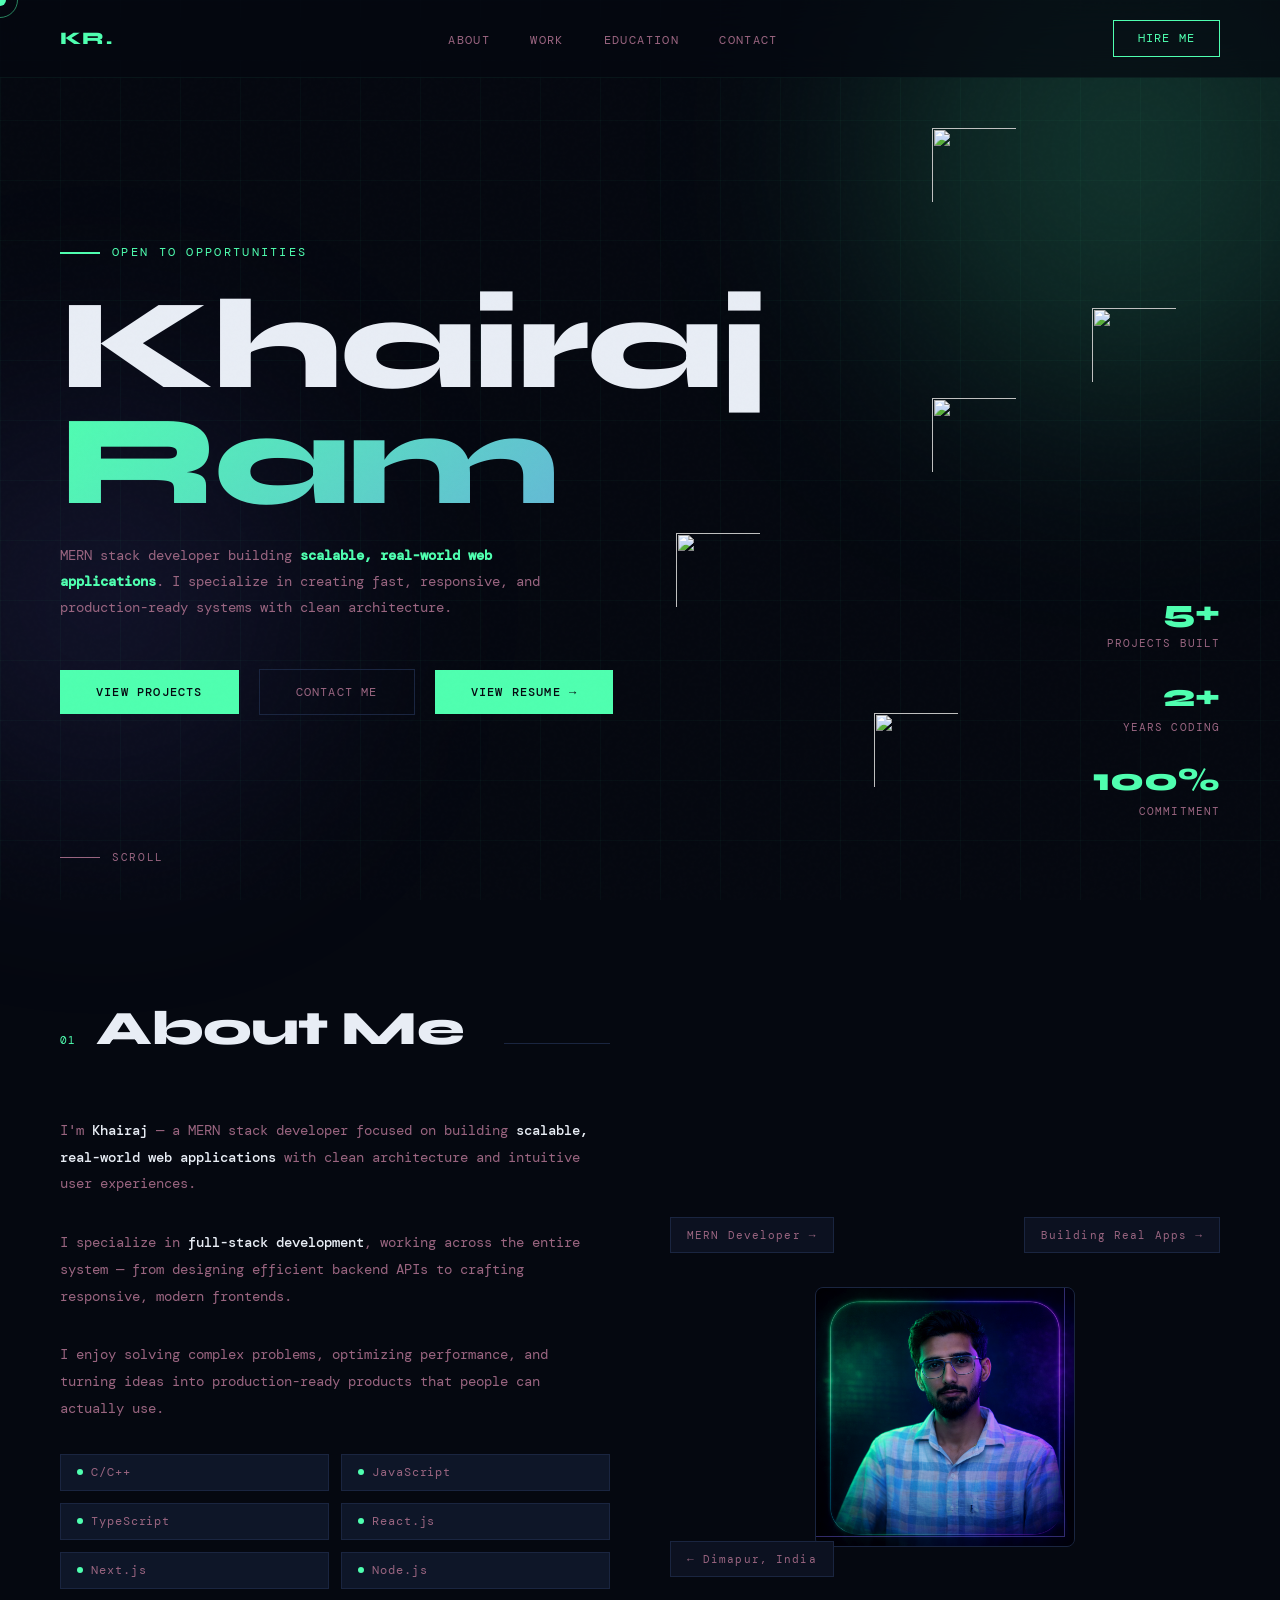
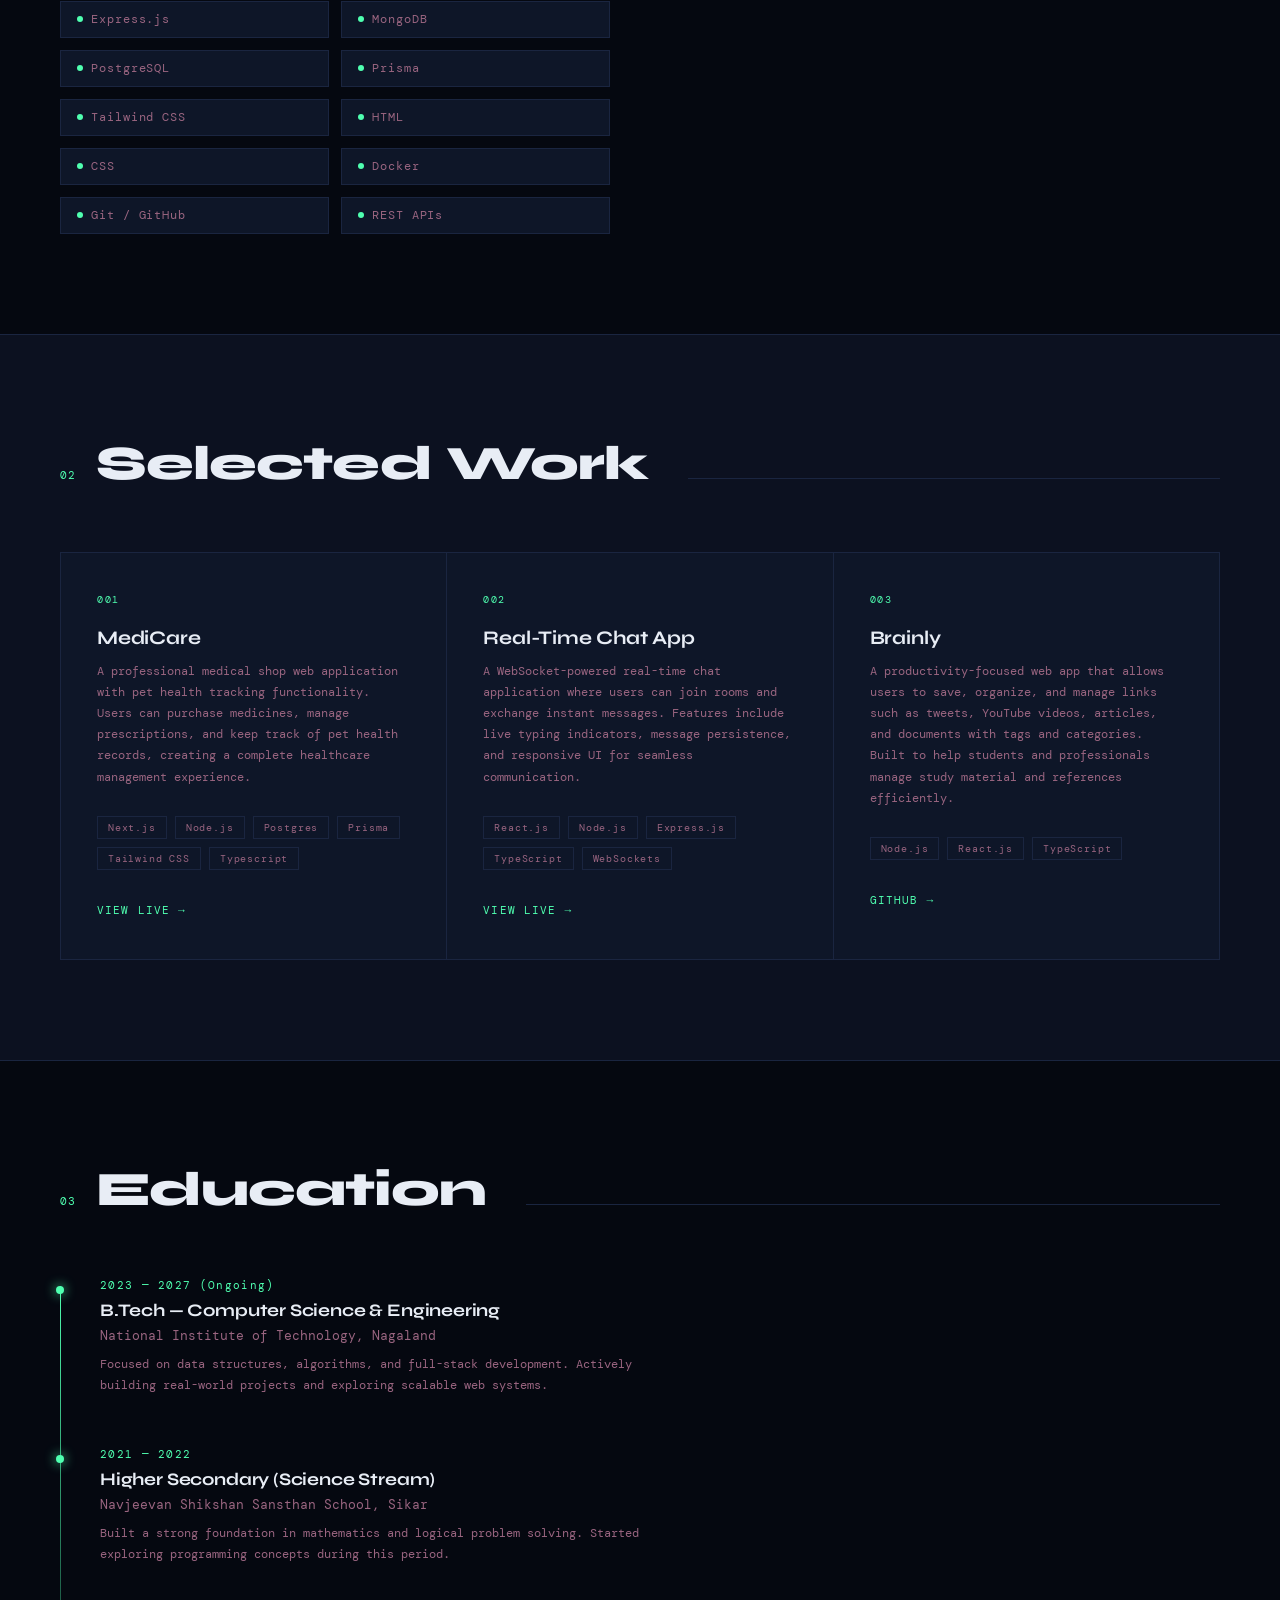
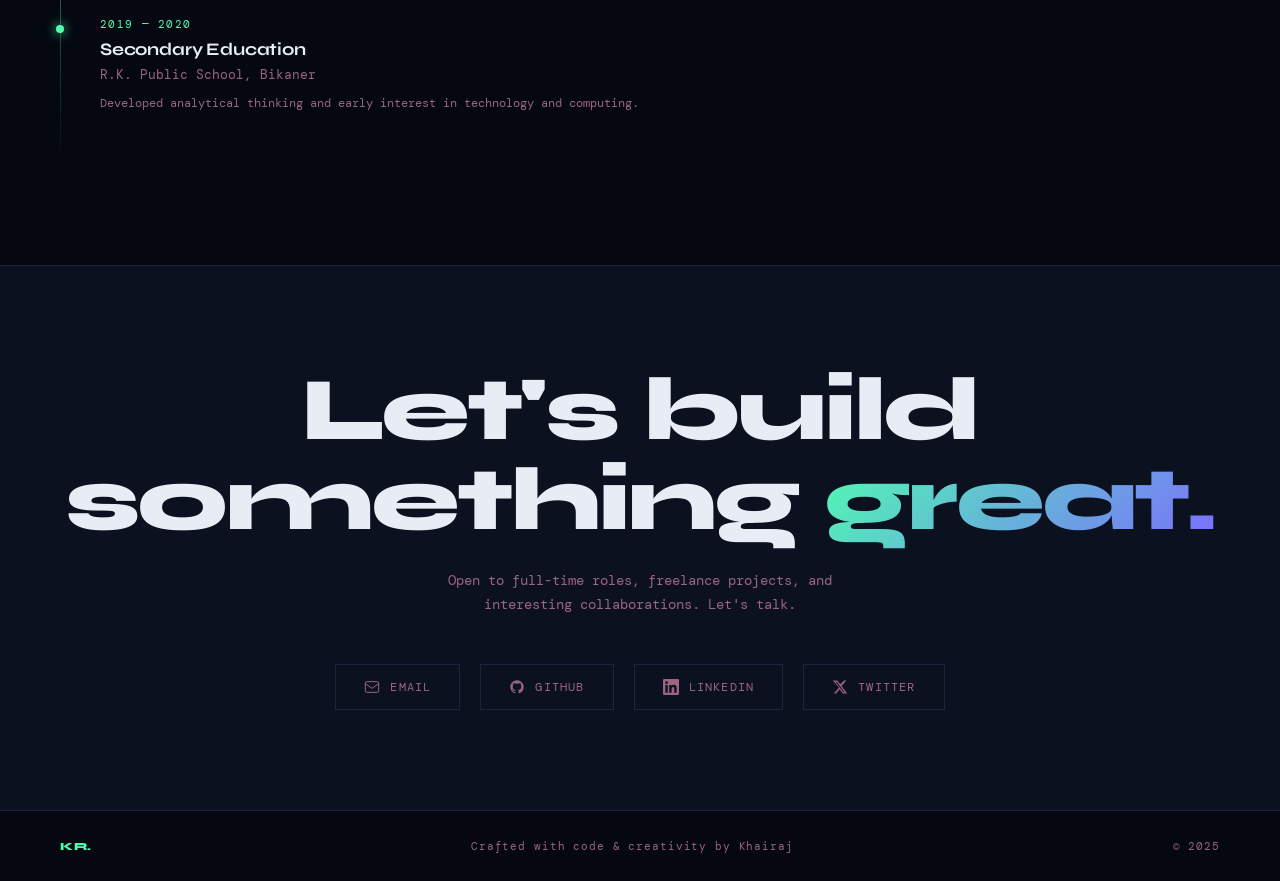
==== index.html @ c2a959e8 "first commit" ====
<!DOCTYPE html>
<html lang="en">
<head>
<meta charset="UTF-8">
<meta name="viewport" content="width=device-width, initial-scale=1.0">
<meta name="description" content="Khairaj Ram is a MERN Stack Developer building scalable web applications, real-time apps, and AI-powered projects.">
<title>Khairaj | MERN Stack Developer | Portfolio</title>
<link rel="preconnect" href="https://fonts.googleapis.com">
<link href="https://fonts.googleapis.com/css2?family=Syne:wght@400;600;700;800&family=DM+Mono:wght@300;400;500&display=swap" rel="stylesheet">

<link rel="stylesheet" href="css/style.css">
<link rel="icon" type="image/png" sizes="32x32" href="assets/favicon.png">
<link rel="icon" type="image/png" sizes="16x16" href="assets/favicon.png">
<link rel="icon" type="image/png" href="assets/favicon.png">


</head>
<body>

<div class="cursor" id="cursor"></div>
<div class="cursor-ring" id="cursorRing"></div>

<div class="orb orb-1"></div>
<div class="orb orb-2"></div>

<!-- NAV -->
<nav>
  <div class="nav-logo">KR.</div>
  <ul class="nav-links">
    <li><a href="#about">About</a></li>
    <li><a href="#projects">Work</a></li>
    <li><a href="#education">Education</a></li>
    <li><a href="#contact">Contact</a></li>
  </ul>
  <a href="#contact" class="nav-cta">Hire me</a>
</nav>

<!-- HERO -->
<section id="hero">
  <div class="hero-eyebrow">Open to opportunities</div>

  <h1 class="hero-name">
    Khairaj<br>
    <span>Ram</span>
  </h1>

  <p class="hero-desc">
    MERN stack developer building <strong>scalable, real-world web applications</strong>.
    I specialize in creating fast, responsive, and production-ready systems with clean architecture.
  </p>

  <div class="hero-actions">
    <a href="#projects" class="btn-primary">View Projects</a>
    <a href="#contact" class="btn-ghost">Contact Me</a>
    <a href="./assets/Khairaj Student CV Resume_copy.pdf" class="btn-primary" target="_blank">View Resume →</a>
  </div>

  <div class="tech-stack">
    <img class="tech t1" src="https://cdn.jsdelivr.net/gh/devicons/devicon/icons/javascript/javascript-original.svg">
    <img class="tech t2" src="https://cdn.jsdelivr.net/gh/devicons/devicon/icons/react/react-original.svg">
    <img class="tech t3" src="https://cdn.jsdelivr.net/gh/devicons/devicon/icons/nextjs/nextjs-original.svg">
    <img class="tech t4" src="https://cdn.jsdelivr.net/gh/devicons/devicon/icons/nodejs/nodejs-original.svg">
    <img class="tech t5" src="https://cdn.jsdelivr.net/gh/devicons/devicon/icons/mongodb/mongodb-original.svg">
  </div>

  <div class="hero-stats">
    <div class="stat">
      <span class="stat-num">5+</span>
      <span class="stat-label">Projects Built</span>
    </div>

    <div class="stat">
      <span class="stat-num">2+</span>
      <span class="stat-label">Years Coding</span>
    </div>

    <div class="stat">
      <span class="stat-num">100%</span>
      <span class="stat-label">Commitment</span>
    </div>
  </div>

  <div class="scroll-hint">
    <div class="scroll-line"></div>
    <span>Scroll</span>
  </div>
</section>

<!-- ABOUT -->
<section id="about">
  <div class="about-content">
    <div class="section-header">
      <span class="section-num">01</span>
      <h2 class="section-title">About Me</h2>
      <div class="section-line"></div>
    </div>

    <p class="about-text reveal">
      I'm <strong>Khairaj</strong> — a MERN stack developer focused on building
      <strong>scalable, real-world web applications</strong> with clean architecture and intuitive user experiences.
    </p>

    <p class="about-text reveal">
      I specialize in <strong>full-stack development</strong>, working across the entire system —
      from designing efficient backend APIs to crafting responsive, modern frontends.
    </p>

    <p class="about-text reveal">
      I enjoy solving complex problems, optimizing performance, and turning ideas into
      production-ready products that people can actually use.
    </p>

    <div class="skills-grid reveal">
      <div class="skill-tag">C/C++</div>
      <div class="skill-tag">JavaScript</div>
      <div class="skill-tag">TypeScript</div>

      <div class="skill-tag">React.js</div>
      <div class="skill-tag">Next.js</div>
      <div class="skill-tag">Node.js</div>
      <div class="skill-tag">Express.js</div>

      <div class="skill-tag">MongoDB</div>
      <div class="skill-tag">PostgreSQL</div>
      <div class="skill-tag">Prisma</div>

      <div class="skill-tag">Tailwind CSS</div>
      <div class="skill-tag">HTML</div>
      <div class="skill-tag">CSS</div>

      <div class="skill-tag">Docker</div>
      <div class="skill-tag">Git / GitHub</div>
      <div class="skill-tag">REST APIs</div>
    </div>
  </div>

  <div class="about-visual">
    <div class="profile-frame">
      <img src="assets/image.png" class="profile-img" />
    </div>

    <div class="float-badge badge-1">MERN Developer →</div>
    <div class="float-badge badge-2">← Dimapur, India</div>
    <div class="float-badge badge-3">Building Real Apps →</div>
  </div>
</section>

<!-- PROJECTS -->
<section id="projects">
  <div class="section-header reveal">
    <span class="section-num">02</span>
    <h2 class="section-title">Selected Work</h2>
    <div class="section-line"></div>
  </div>

  <div class="projects-grid">
    <div class="project-card reveal">
      <span class="project-num">001</span>
      <h3 class="project-title">MediCare</h3>
      <p class="project-desc">A professional medical shop web application with pet health tracking functionality. Users can purchase medicines, manage prescriptions, and keep track of pet health records, creating a complete healthcare management experience.</p>
      <div class="project-tags">
        <span class="tag">Next.js</span>
        <span class="tag">Node.js</span>
        <span class="tag">Postgres</span>
        <span class="tag">Prisma</span>
        <span class="tag">Tailwind CSS</span>
        <span class="tag">Typescript</span>
      </div>
      <a href="https://karnimedical.khairaj.tech/" target="_blank" class="project-link">
        View Live <span>→</span>
      </a>
    </div>

    <div class="project-card reveal">
      <span class="project-num">002</span>
      <h3 class="project-title">Real-Time Chat App</h3>
      <p class="project-desc">A WebSocket-powered real-time chat application where users can join rooms and exchange instant messages. Features include live typing indicators, message persistence, and responsive UI for seamless communication.</p>
      <div class="project-tags">
        <span class="tag">React.js</span>
        <span class="tag">Node.js</span>
        <span class="tag">Express.js</span>
        <span class="tag">TypeScript</span>
        <span class="tag">WebSockets</span>
      </div>
      <a href="https://chat-app.khairaj.tech/" target="_blank" class="project-link">
        View Live <span>→</span>
      </a>
    </div>

    <div class="project-card reveal">
      <span class="project-num">003</span>
      <h3 class="project-title">Brainly</h3>
      <p class="project-desc">A productivity-focused web app that allows users to save, organize, and manage links such as tweets, YouTube videos, articles, and documents with tags and categories. Built to help students and professionals manage study material and references efficiently.</p>
      <div class="project-tags">
        <span class="tag">Node.js</span>
        <span class="tag">React.js</span>
        <span class="tag">TypeScript</span>
      </div>
      <a href="https://github.com/khairajram/Brainly" target="_blank" class="project-link">
        GitHub <span>→</span>
      </a>
    </div>
  </div>
</section>

<!-- EDUCATION -->
<section id="education">
  <div class="section-header reveal">
    <span class="section-num">03</span>
    <h2 class="section-title">Education</h2>
    <div class="section-line"></div>
  </div>

  <div class="timeline">

    <!-- College -->
    <div class="timeline-item">
      <div class="edu-year">2023 — 2027 (Ongoing)</div>
      <div class="edu-degree">B.Tech — Computer Science & Engineering</div>
      <div class="edu-school">National Institute of Technology, Nagaland</div>
      <p class="edu-desc">
        Focused on data structures, algorithms, and full-stack development.
        Actively building real-world projects and exploring scalable web systems.
      </p>
    </div>

    <!-- Class 12 -->
    <div class="timeline-item">
      <div class="edu-year">2021 — 2022</div>
      <div class="edu-degree">Higher Secondary (Science Stream)</div>
      <div class="edu-school">Navjeevan Shikshan Sansthan School, Sikar</div>
      <p class="edu-desc">
        Built a strong foundation in mathematics and logical problem solving.
        Started exploring programming concepts during this period.
      </p>
    </div>

    <!-- Class 10 -->
    <div class="timeline-item">
      <div class="edu-year">2019 — 2020</div>
      <div class="edu-degree">Secondary Education</div>
      <div class="edu-school">R.K. Public School, Bikaner</div>
      <p class="edu-desc">
        Developed analytical thinking and early interest in technology and computing.
      </p>
    </div>

  </div>
</section>

<!-- CONTACT -->
<section id="contact">
  <h2 class="contact-headline reveal">Let's build<br>something <span>great.</span></h2>
  <p class="contact-sub reveal">Open to full-time roles, freelance projects, and interesting collaborations. Let's talk.</p>
  <div class="contact-links reveal">
    <a href="khairajramtard@gmail.com" class="contact-link">
      <svg viewBox="0 0 24 24" fill="none" stroke="currentColor" stroke-width="1.5"><rect x="2" y="4" width="20" height="16" rx="2"/><path d="m2 7 10 7 10-7"/></svg>
      Email
    </a>
    <a href="https://github.com/khairajram" target="_blank" class="contact-link">
      <svg viewBox="0 0 24 24" fill="currentColor"><path d="M12 2C6.477 2 2 6.484 2 12.017c0 4.425 2.865 8.18 6.839 9.504.5.092.682-.217.682-.483 0-.237-.008-.868-.013-1.703-2.782.605-3.369-1.343-3.369-1.343-.454-1.158-1.11-1.466-1.11-1.466-.908-.62.069-.608.069-.608 1.003.07 1.531 1.032 1.531 1.032.892 1.53 2.341 1.088 2.91.832.092-.647.35-1.088.636-1.338-2.22-.253-4.555-1.113-4.555-4.951 0-1.093.39-1.988 1.029-2.688-.103-.253-.446-1.272.098-2.65 0 0 .84-.27 2.75 1.026A9.564 9.564 0 0 1 12 6.844a9.59 9.59 0 0 1 2.504.337c1.909-1.296 2.747-1.027 2.747-1.027.546 1.379.202 2.398.1 2.651.64.7 1.028 1.595 1.028 2.688 0 3.848-2.339 4.695-4.566 4.943.359.309.678.92.678 1.855 0 1.338-.012 2.419-.012 2.747 0 .268.18.58.688.482A10.02 10.02 0 0 0 22 12.017C22 6.484 17.522 2 12 2z"/></svg>
      GitHub
    </a>
    <a href="https://linkedin.com/in/khairaj-ram" target="_blank" class="contact-link">
      <svg viewBox="0 0 24 24" fill="currentColor"><path d="M20.447 20.452h-3.554v-5.569c0-1.328-.027-3.037-1.852-3.037-1.853 0-2.136 1.445-2.136 2.939v5.667H9.351V9h3.414v1.561h.046c.477-.9 1.637-1.85 3.37-1.85 3.601 0 4.267 2.37 4.267 5.455v6.286zM5.337 7.433a2.062 2.062 0 0 1-2.063-2.065 2.064 2.064 0 1 1 2.063 2.065zm1.782 13.019H3.555V9h3.564v11.452zM22.225 0H1.771C.792 0 0 .774 0 1.729v20.542C0 23.227.792 24 1.771 24h20.451C23.2 24 24 23.227 24 22.271V1.729C24 .774 23.2 0 22.222 0h.003z"/></svg>
      LinkedIn
    </a>
    <a href="https://x.com/Khairaj_07" target="_blank" class="contact-link">
      <svg viewBox="0 0 24 24" fill="currentColor"><path d="M18.244 2.25h3.308l-7.227 8.26 8.502 11.24H16.17l-4.714-6.231-5.401 6.231H2.744l7.737-8.835L1.254 2.25H8.08l4.259 5.631zm-1.161 17.52h1.833L7.084 4.126H5.117z"/></svg>
      Twitter
    </a>
  </div>
</section>

<!-- FOOTER -->
<footer>
  <span class="footer-logo">KR.</span>
  <span>Crafted with code & creativity by Khairaj</span>
  <span>© 2025</span>
</footer>

<script src="js/index.js"></script>

</body>
</html>
---- css/style.css ----
*, *::before, *::after { margin: 0; padding: 0; box-sizing: border-box; }

  :root {
    --bg: #050810;
    --surface: #0c1120;
    --border: #1a2540;
    --accent: #4fffb0;
    --accent2: #7b6cff;
    --text: #e8edf5;
    --muted: #9a6580;
    --card: #0e1628;
  }

  html { scroll-behavior: smooth; }

  body {
    font-family: 'DM Mono', monospace;
    background: var(--bg);
    color: var(--text);
    overflow-x: hidden;
    cursor: none;
  }

  /* Custom cursor */
  .cursor {
    position: fixed;
    width: 12px; height: 12px;
    background: var(--accent);
    border-radius: 50%;
    pointer-events:none;
    z-index: 9999;
    transform: translate(-50%, -50%);
    transition: transform 0.1s, width 0.2s, height 0.2s, background 0.2s;
    mix-blend-mode: screen;
  }
  .cursor-ring {
    position: fixed;
    width: 36px; height: 36px;
    border: 1.5px solid var(--accent);
    border-radius: 50%;
    pointer-events: none;
    z-index: 9998;
    transform: translate(-50%, -50%);
    transition: all 0.15s ease;
    opacity: 0.5;
  }
  body:hover .cursor { opacity: 1; }

  /* Noise overlay */
  body::before {
    content: '';
    position: fixed;
    inset: 0;
    background-image: url("data:image/svg+xml,%3Csvg viewBox='0 0 256 256' xmlns='http://www.w3.org/2000/svg'%3E%3Cfilter id='noise'%3E%3CfeTurbulence type='fractalNoise' baseFrequency='0.9' numOctaves='4' stitchTiles='stitch'/%3E%3C/filter%3E%3Crect width='100%25' height='100%25' filter='url(%23noise)' opacity='0.04'/%3E%3C/svg%3E");
    pointer-events: none;
    z-index: 100;
    opacity: 0.3;
  }

  /* Grid background */
  body::after {
    content: '';
    position: fixed;
    inset: 0;
    background-image:
      linear-gradient(rgba(74, 255, 176, 0.03) 1px, transparent 1px),
      linear-gradient(90deg, rgba(74, 255, 176, 0.03) 1px, transparent 1px);
    background-size: 60px 60px;
    pointer-events: none;
    z-index: 0;
  }

  /* Glowing orbs */
  .orb {
    position: fixed;
    border-radius: 50%;
    filter: blur(120px);
    pointer-events: none;
    z-index: 0;
    animation: orbFloat 8s ease-in-out infinite;
  }
  .orb-1 { width: 500px; height: 500px; background: rgba(74, 255, 176, 0.18); top: -100px; right: -100px; animation-delay: 0s; }
  .orb-2 { width: 400px; height: 400px; background: rgba(123, 108, 255, 0.12); bottom: 100px; left: -100px; animation-delay: 3s; }

  @keyframes orbFloat {
    0%, 100% { transform: translate(0, 0) scale(1); }
    50% { transform: translate(20px, -20px) scale(1.05); }
  }

  /* NAV */
  nav {
    position: fixed;
    top: 0; left: 0; right: 0;
    z-index: 1000;
    display: flex;
    justify-content: space-between;
    align-items: center;
    padding: 20px 60px;
    backdrop-filter: blur(20px);
    border-bottom: 1px solid rgba(74, 255, 176, 0.06);
    background: rgba(5, 8, 16, 0.7);
  }
  .nav-logo {
    font-family: 'Syne', sans-serif;
    font-weight: 800;
    font-size: 1.1rem;
    letter-spacing: 0.08em;
    color: var(--accent);
  }
  .nav-links {
    display: flex;
    gap: 40px;
    list-style: none;
  }
  .nav-links a {
    color: var(--muted);
    text-decoration: none;
    font-size: 0.72rem;
    letter-spacing: 0.12em;
    text-transform: uppercase;
    transition: color 0.2s;
    position: relative;
  }
  .nav-links a::after {
    content: '';
    position: absolute;
    bottom: -4px; left: 0;
    width: 0; height: 1px;
    background: var(--accent);
    transition: width 0.25s;
  }
  .nav-links a:hover { color: var(--accent); }
  .nav-links a:hover::after { width: 100%; }
  .nav-cta {
    font-size: 0.72rem;
    letter-spacing: 0.1em;
    text-transform: uppercase;
    padding: 10px 24px;
    border: 1px solid var(--accent);
    color: var(--accent);
    background: transparent;
    text-decoration: none;
    transition: all 0.2s;
  }
  .nav-cta:hover { background: var(--accent); color: var(--bg); }

  /* HERO */
  #hero {
    min-height: 100vh;
    display: flex;
    flex-direction: column;
    justify-content: center;
    padding: 120px 60px 60px;
    position: relative;
    z-index: 1;
  }
  .hero-eyebrow {
    font-size: 0.72rem;
    letter-spacing: 0.2em;
    text-transform: uppercase;
    color: var(--accent);
    margin-bottom: 28px;
    display: flex;
    align-items: center;
    gap: 12px;
    opacity: 0;
    animation: fadeUp 0.7s ease forwards 0.2s;
  }
  .hero-eyebrow::before {
    content: '';
    display: block;
    width: 40px; height: 2px;
    background: var(--accent);
  }
  .hero-name {
    font-family: 'Syne', sans-serif;
    font-weight: 800;
    font-size: clamp(4rem, 10vw, 9rem);
    line-height: 0.9;
    letter-spacing: -0.02em;
    margin-bottom: 24px;
    opacity: 0;
    animation: fadeUp 0.8s ease forwards 0.35s;
  }
  .hero-name span {
    display: block;
    background: linear-gradient(135deg, var(--accent), var(--accent2));
    -webkit-background-clip: text;
    -webkit-text-fill-color: transparent;
    background-clip: text;
  }
  .hero-desc {
    max-width: 540px;
    color: var(--muted);
    font-size: 0.9rem;
    line-height: 1.8;
    margin-bottom: 48px;
    opacity: 0;
    animation: fadeUp 0.8s ease forwards 0.5s;
  }
  .hero-actions {
    display: flex;
    gap: 20px;
    align-items: center;
    opacity: 0;
    animation: fadeUp 0.8s ease forwards 0.65s;
  }
  .btn-primary {
    font-family: 'DM Mono', monospace;
    font-size: 0.75rem;
    letter-spacing: 0.1em;
    text-transform: uppercase;
    padding: 14px 36px;
    background: var(--accent);
    color: var(--bg);
    border: none;
    cursor: none;
    text-decoration: none;
    font-weight: 500;
    transition: all 0.2s;
  }
  .btn-primary:hover { background: #3de89e; transform: translateY(-2px); }
  .btn-ghost {
    font-family: 'DM Mono', monospace;
    font-size: 0.75rem;
    letter-spacing: 0.1em;
    text-transform: uppercase;
    padding: 14px 36px;
    border: 1px solid var(--border);
    color: var(--muted);
    background: transparent;
    text-decoration: none;
    transition: all 0.2s;
  }
  .btn-ghost:hover { border-color: var(--accent); color: var(--accent); }

  .hero-stats {
    position: absolute;
    right: 60px;
    bottom: 80px;
    display: flex;
    flex-direction: column;
    gap: 24px;
    opacity: 0;
    animation: fadeUp 0.8s ease forwards 0.8s;
  }
  .stat {
    text-align: right;
  }
  .stat-num {
    font-family: 'Syne', sans-serif;
    font-size: 2rem;
    font-weight: 800;
    color: var(--accent);
    display: block;
  }
  .stat-label {
    font-size: 0.68rem;
    letter-spacing: 0.1em;
    text-transform: uppercase;
    color: var(--muted);
  }

  /* SCROLL INDICATOR */
  .scroll-hint {
    position: absolute;
    bottom: 36px;
    left: 60px;
    display: flex;
    align-items: center;
    gap: 12px;
    color: var(--muted);
    font-size: 0.68rem;
    letter-spacing: 0.15em;
    text-transform: uppercase;
    opacity: 0;
    animation: fadeUp 0.8s ease forwards 1s;
  }
  .scroll-line {
    width: 40px;
    height: 1px;
    background: var(--muted);
    position: relative;
    overflow: hidden;
  }
  .scroll-line::after {
    content: '';
    position: absolute;
    top: 0; left: -100%;
    width: 100%;
    height: 100%;
    background: var(--accent);
    animation: scrollLine 2s ease-in-out infinite;
  }
  @keyframes scrollLine {
    0% { left: -100%; }
    100% { left: 100%; }
  }

  /* SECTION BASE */
  section {
    padding: 100px 60px;
    position: relative;
    z-index: 1;
  }
  .section-header {
    display: flex;
    align-items: baseline;
    gap: 20px;
    margin-bottom: 60px;
  }
  .section-num {
    font-size: 0.7rem;
    color: var(--accent);
    letter-spacing: 0.1em;
  }
  .section-title {
    font-family: 'Syne', sans-serif;
    font-weight: 800;
    font-size: clamp(1.8rem, 4vw, 3rem);
    letter-spacing: -0.02em;
  }
  .section-line {
    flex: 1;
    height: 1px;
    background: var(--border);
    margin-left: 20px;
  }

  /* ABOUT */
  #about {
    display: grid;
    grid-template-columns: 1fr 1fr;
    gap: 60px;
    align-items: center;
  }
  .about-content {}
  .about-text {
    color: var(--muted);
    font-size: 0.88rem;
    line-height: 1.9;
    margin-bottom: 32px;
  }
  .about-text strong { color: var(--text); font-weight: 500; }

  .skills-grid {
    display: grid;
    grid-template-columns: repeat(2, 1fr);
    gap: 12px;
  }
  .skill-tag {
    padding: 10px 16px;
    border: 1px solid var(--border);
    font-size: 0.72rem;
    letter-spacing: 0.08em;
    color: var(--muted);
    background: var(--card);
    display: flex;
    align-items: center;
    gap: 8px;
    transition: all 0.2s;
  }
  .skill-tag::before {
    content: '';
    width: 6px; height: 6px;
    background: var(--accent);
    border-radius: 50%;
    flex-shrink: 0;
  }
  .skill-tag:hover { border-color: var(--accent); color: var(--text); transform: translateX(4px); }

  .about-visual {
    position: relative;
    height: 400px;
    display: flex;
    align-items: center;
    justify-content: center;
  }
  .profile-frame {
    width: 260px; height: 260px;
    border: 1px solid var(--border);
    position: relative;
    display: flex;
    align-items: center;
    justify-content: center;
    background: var(--card);
  }
  .profile-frame::before {
    content: '';
    position: absolute;
    inset: -1px;
    border: 1px solid var(--accent);
    transform: translate(10px, 10px);
    pointer-events: none;
  }
  .profile-frame::after {
    content: '';
    position: absolute;
    inset: -1px;
    border: 1px solid var(--accent2);
    transform: translate(-10px, -10px);
    opacity: 0.4;
    pointer-events: none;
  }
  .profile-initials {
    font-family: 'Syne', sans-serif;
    font-size: 5rem;
    font-weight: 800;
    color: var(--accent);
    opacity: 0.3;
    letter-spacing: -0.04em;
  }
  .float-badge {
    position: absolute;
    padding: 10px 16px;
    background: var(--surface);
    border: 1px solid var(--border);
    font-size: 0.7rem;
    letter-spacing: 0.1em;
    color: var(--muted);
  }
  .badge-1 { top: 0px; left: 0; animation: floatBadge 4s ease-in-out infinite; }
  .badge-2 { bottom: 40px; left: 0; animation: floatBadge 4s ease-in-out infinite 2s; }
  .badge-3 { top: 0px; right: 0; animation: floatBadge 4s ease-in-out infinite 2s; }
  @keyframes floatBadge {
    0%, 100% { transform: translateY(0); }
    50% { transform: translateY(-8px); }
  }

  /* PROJECTS */
  #projects { background: var(--surface); border-top: 1px solid var(--border); border-bottom: 1px solid var(--border); }
  .projects-grid {
    display: grid;
    grid-template-columns: repeat(3, 1fr);
    gap: 1px;
    background: var(--border);
    border: 1px solid var(--border);
  }
  .project-card {
    background: var(--card);
    padding: 40px 36px;
    position: relative;
    overflow: hidden;
    transition: background 0.3s;
    cursor: none;
  }
  .project-card::before {
    content: '';
    position: absolute;
    top: 0; left: 0; right: 0;
    height: 2px;
    background: linear-gradient(90deg, var(--accent), var(--accent2));
    transform: scaleX(0);
    transform-origin: left;
    transition: transform 0.3s;
  }
  .project-card:hover { background: #121b30; }
  .project-card:hover::before { transform: scaleX(1); }
  .project-num {
    font-size: 0.65rem;
    letter-spacing: 0.15em;
    color: var(--accent);
    margin-bottom: 20px;
    display: block;
  }
  .project-title {
    font-family: 'Syne', sans-serif;
    font-size: 1.2rem;
    font-weight: 700;
    margin-bottom: 12px;
    letter-spacing: -0.01em;
  }
  .project-desc {
    color: var(--muted);
    font-size: 0.78rem;
    line-height: 1.7;
    margin-bottom: 28px;
  }
  .project-tags {
    display: flex;
    flex-wrap: wrap;
    gap: 8px;
    margin-bottom: 28px;
  }
  .tag {
    font-size: 0.65rem;
    letter-spacing: 0.08em;
    padding: 4px 10px;
    border: 1px solid var(--border);
    color: var(--muted);
  }
  .project-link {
    display: inline-flex;
    align-items: center;
    gap: 8px;
    color: var(--accent);
    font-size: 0.7rem;
    letter-spacing: 0.1em;
    text-transform: uppercase;
    text-decoration: none;
    transition: gap 0.2s;
  }
  .project-link:hover { gap: 14px; }

  /* EDUCATION */
  #education {}
  .timeline {
    position: relative;
    padding-left: 40px;
  }
  .timeline::before {
    content: '';
    position: absolute;
    left: 0; top: 8px; bottom: 0;
    width: 1px;
    background: linear-gradient(to bottom, var(--accent), transparent);
  }
  .timeline-item {
    position: relative;
    padding-bottom: 52px;
    opacity: 0;
    transform: translateX(-20px);
    animation: slideIn 0.6s ease forwards;
  }
  .timeline-item:nth-child(1) { animation-delay: 0.1s; }
  .timeline-item:nth-child(2) { animation-delay: 0.25s; }
  .timeline-item:nth-child(3) { animation-delay: 0.4s; }
  .timeline-item::before {
    content: '';
    position: absolute;
    left: -44px;
    top: 8px;
    width: 8px; height: 8px;
    background: var(--accent);
    border-radius: 50%;
    box-shadow: 0 0 12px var(--accent);
  }
  .edu-year {
    font-size: 0.68rem;
    letter-spacing: 0.12em;
    color: var(--accent);
    margin-bottom: 8px;
  }
  .edu-degree {
    font-family: 'Syne', sans-serif;
    font-size: 1.1rem;
    font-weight: 700;
    margin-bottom: 6px;
    letter-spacing: -0.01em;
  }
  .edu-school {
    color: var(--muted);
    font-size: 0.8rem;
    margin-bottom: 10px;
  }
  .edu-desc {
    color: var(--muted);
    font-size: 0.76rem;
    line-height: 1.7;
    max-width: 560px;
  }

  /* CONTACT */
  #contact {
    background: var(--surface);
    border-top: 1px solid var(--border);
    text-align: center;
  }
  .contact-headline {
    font-family: 'Syne', sans-serif;
    font-size: clamp(2.5rem, 7vw, 6rem);
    font-weight: 800;
    letter-spacing: -0.03em;
    line-height: 1;
    margin-bottom: 24px;
  }
  .contact-headline span {
    background: linear-gradient(135deg, var(--accent), var(--accent2));
    -webkit-background-clip: text;
    -webkit-text-fill-color: transparent;
    background-clip: text;
  }
  .contact-sub {
    color: var(--muted);
    font-size: 0.86rem;
    max-width: 400px;
    margin: 0 auto 48px;
    line-height: 1.7;
  }
  .contact-links {
    display: flex;
    justify-content: center;
    gap: 20px;
    flex-wrap: wrap;
  }
  .contact-link {
    display: flex;
    align-items: center;
    gap: 10px;
    padding: 14px 28px;
    border: 1px solid var(--border);
    color: var(--muted);
    text-decoration: none;
    font-size: 0.75rem;
    letter-spacing: 0.1em;
    text-transform: uppercase;
    transition: all 0.2s;
  }
  .contact-link:hover { border-color: var(--accent); color: var(--accent); }
  .contact-link svg { width: 16px; height: 16px; }

  /* FOOTER */
  footer {
    padding: 28px 60px;
    border-top: 1px solid var(--border);
    display: flex;
    justify-content: space-between;
    align-items: center;
    font-size: 0.68rem;
    letter-spacing: 0.08em;
    color: var(--muted);
    position: relative;
    z-index: 1;
  }
  .footer-logo {
    font-family: 'Syne', sans-serif;
    font-weight: 800;
    color: var(--accent);
    letter-spacing: 0.06em;
  }

  @keyframes fadeUp {
    from { opacity: 0; transform: translateY(24px); }
    to { opacity: 1; transform: translateY(0); }
  }
  @keyframes slideIn {
    to { opacity: 1; transform: translateX(0); }
  }

  /* Scroll reveal */
  .reveal {
    opacity: 0;
    transform: translateY(30px);
    transition: opacity 0.7s ease, transform 0.7s ease;
  }
  .reveal.visible {
    opacity: 1;
    transform: translateY(0);
  }

  /* Responsive */
  @media (max-width: 900px) {
    nav { padding: 18px 24px; }
    .nav-links { display: none; }
    section { padding: 80px 24px; }
    #hero { padding: 100px 24px 60px; }
    #about { grid-template-columns: 1fr; }
    .about-visual { display: none; }
    .projects-grid { grid-template-columns: 1fr; }
    .hero-stats { display: none; }
    footer { padding: 20px 24px; flex-direction: column; gap: 8px; text-align: center; }
  }


  .profile-img {
  width: 100%;
  height: 100%;
  object-fit: cover;
  filter: contrast(1.1) brightness(0.95);
}

.profile-frame {
  overflow: hidden;
  border-radius: 8px;
}

.profile-img {
  transition: transform 0.4s ease;
}

.profile-frame:hover .profile-img {
  transform: scale(1.05);
}


.skill-tag {
  transition: all 0.25s ease;
}

.skill-tag:hover {
  border-color: var(--accent);
  color: var(--accent);
  transform: translateX(6px);
}

@media (max-width: 900px) {
  nav { padding: 18px 24px; }
  .nav-links { display: none; }

  section { padding: 80px 24px; }
  #hero { padding: 100px 24px 60px; }

  /* ✅ ABOUT FIX */
  #about {
    grid-template-columns: 1fr;
    gap: 40px;
  }

  .about-visual {
    display: flex;   /* ❌ remove display:none */
    height: auto;
    flex-direction: column;
    gap: 16px;
  }

  .profile-frame {
    width: 180px;
    height: 180px;
    margin: 0 auto;
  }

  /* ✅ badges become normal elements */
  .float-badge {
    position: static;
    text-align: center;
    width: fit-content;
    margin: 0 auto;
  }

  .badge-1, .badge-2, .badge-3 {
    animation: none;
  }

  /* PROJECTS */
  .projects-grid {
    grid-template-columns: 1fr;
  }

  .hero-stats { display: none; }

  footer {
    padding: 20px 24px;
    flex-direction: column;
    gap: 8px;
    text-align: center;
  }
}

@media (max-width: 500px) {
  .hero-name {
    font-size: 3rem;
  }

  .section-title {
    font-size: 1.8rem;
  }

  .profile-frame {
    width: 150px;
    height: 150px;
  }
}


.hero-desc strong {
  color: var(--accent);
}

@media (max-width: 900px) {
  .cursor,
  .cursor-ring {
    display: none;
  }

  body {
    cursor: auto;
  }
}


@media (max-width: 900px) {
  .tech-stack {
    display: none;
    cursor: auto;
  }
}


.tech-stack {
  position: absolute;
  top: 40;
  right: 0;
  width: 50%;
  height: 100%;
  pointer-events: none;
}

.tech {
  position: absolute;
  width: 100px;
  height: 90px;
  padding: 8px;
  /* background: rgba(12, 17, 32, 0.6); */
  /* border: 1px solid var(--border); */
  /* border-radius: 10px; */
  /* backdrop-filter: blur(10px); */
  animation: floatTech 4s ease-in-out infinite;
}

/* 🔥 RANDOM POSITIONS */
.t1 { top: 10%; right: 40%; animation-delay: 0s; }
.t2 { top: 30%; right: 15%; animation-delay: 1s; }
.t3 { top: 55%; right: 80%; animation-delay: 2s; }
.t4 { top: 75%; right: 49%; animation-delay: 3s; }
.t5 { top: 40%; right: 40%; animation-delay: 4s; }

/* animation */
@keyframes floatTech {
  0%, 100% { transform: translateY(0); }
  0%, 100% { transform: translateX(2); }
  50% { transform: translateY(-12px); }
}

/* hover effect (optional) */
.tech:hover {
  transform: scale(1.15);
  border-color: var(--accent);
}


/* ===== SCROLLBAR (Chrome, Edge, Safari) ===== */
::-webkit-scrollbar {
  width: 10px;
}

::-webkit-scrollbar-track {
  background: var(--bg);
}

::-webkit-scrollbar-thumb {
  background: linear-gradient(180deg, var(--accent), var(--accent2));
  border-radius: 10px;
  border: 2px solid var(--bg);
}

/* hover effect */
::-webkit-scrollbar-thumb:hover {
  background: linear-gradient(180deg, var(--accent2), var(--accent));
}

/* ===== FIREFOX ===== */
* {
  scrollbar-width: thin;
  scrollbar-color: var(--accent) var(--bg);
}


::-webkit-scrollbar-thumb {
  box-shadow: 0 0 10px var(--accent),
              0 0 20px rgba(79, 255, 176, 0.5);
}


::-webkit-scrollbar-thumb {
  background: rgba(79, 255, 176, 0.3);
  backdrop-filter: blur(10px);
  border-radius: 10px;
  border: 1px solid var(--accent);
}
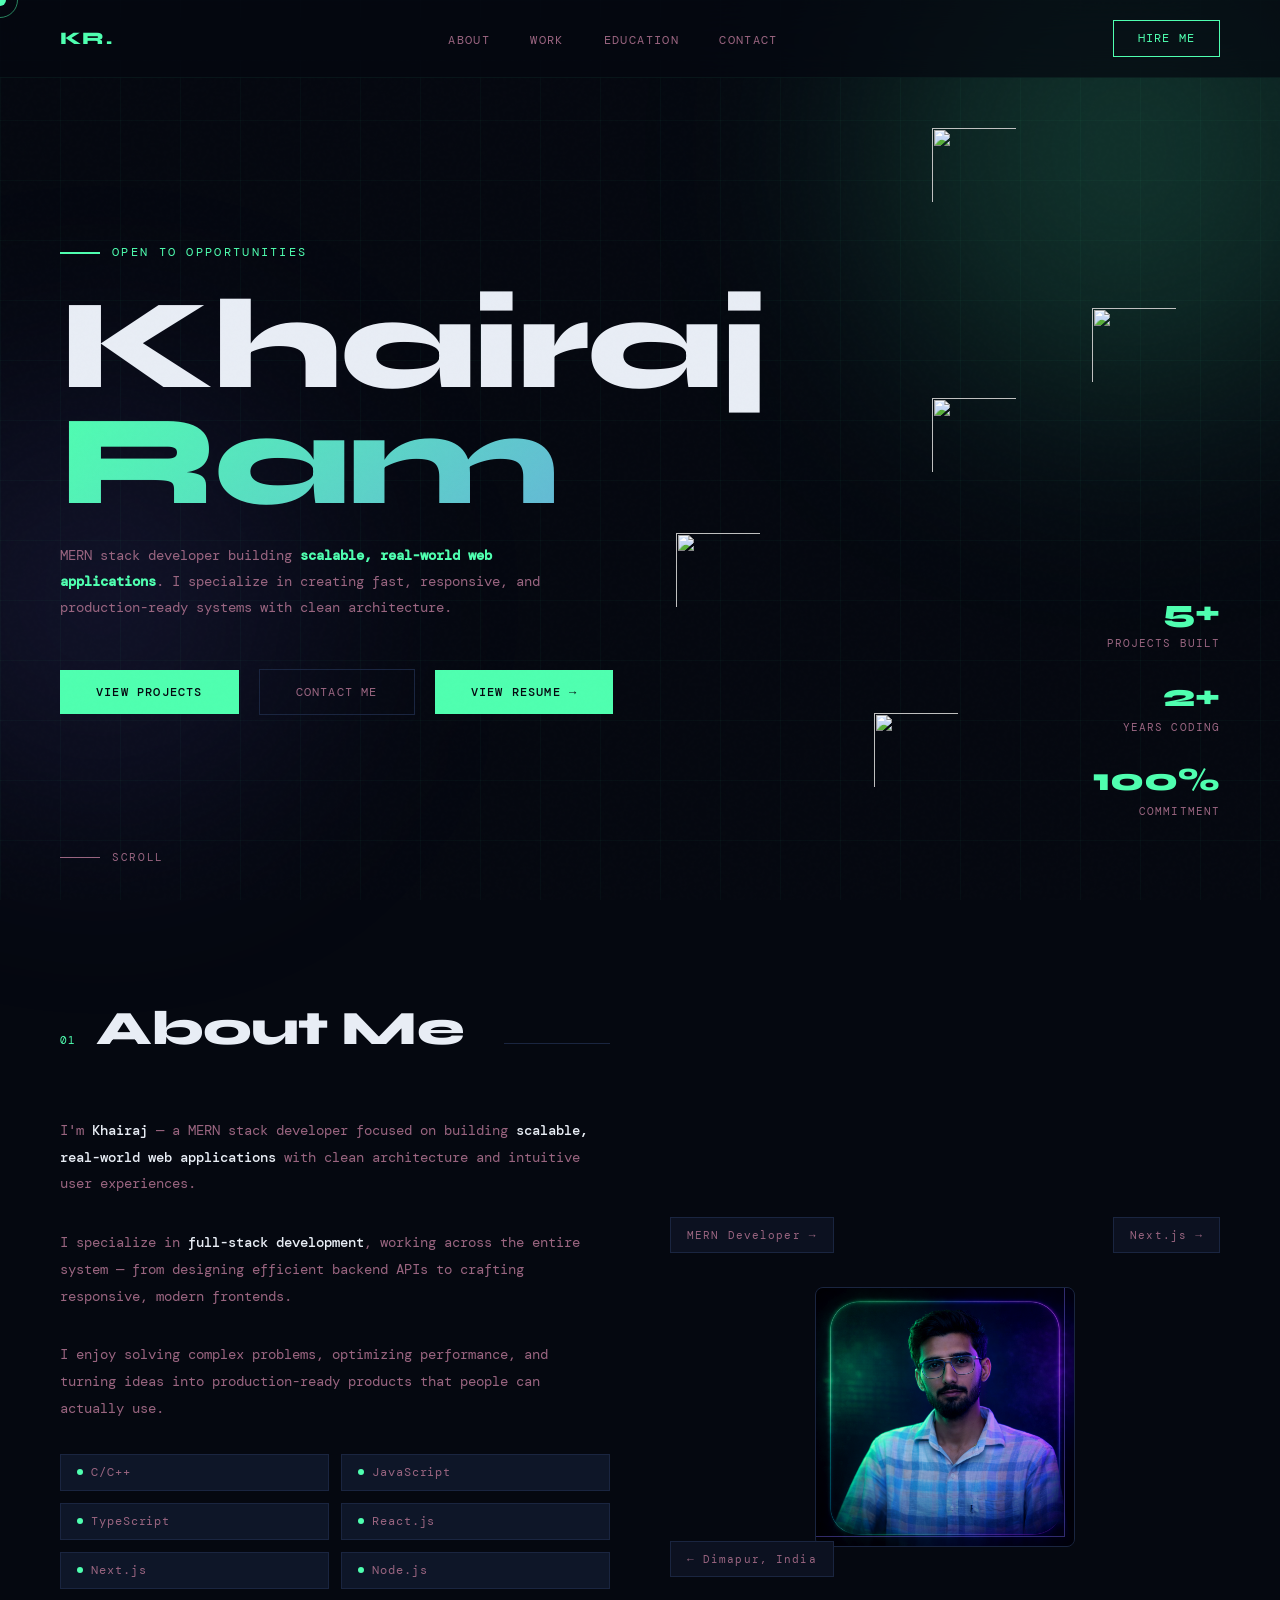
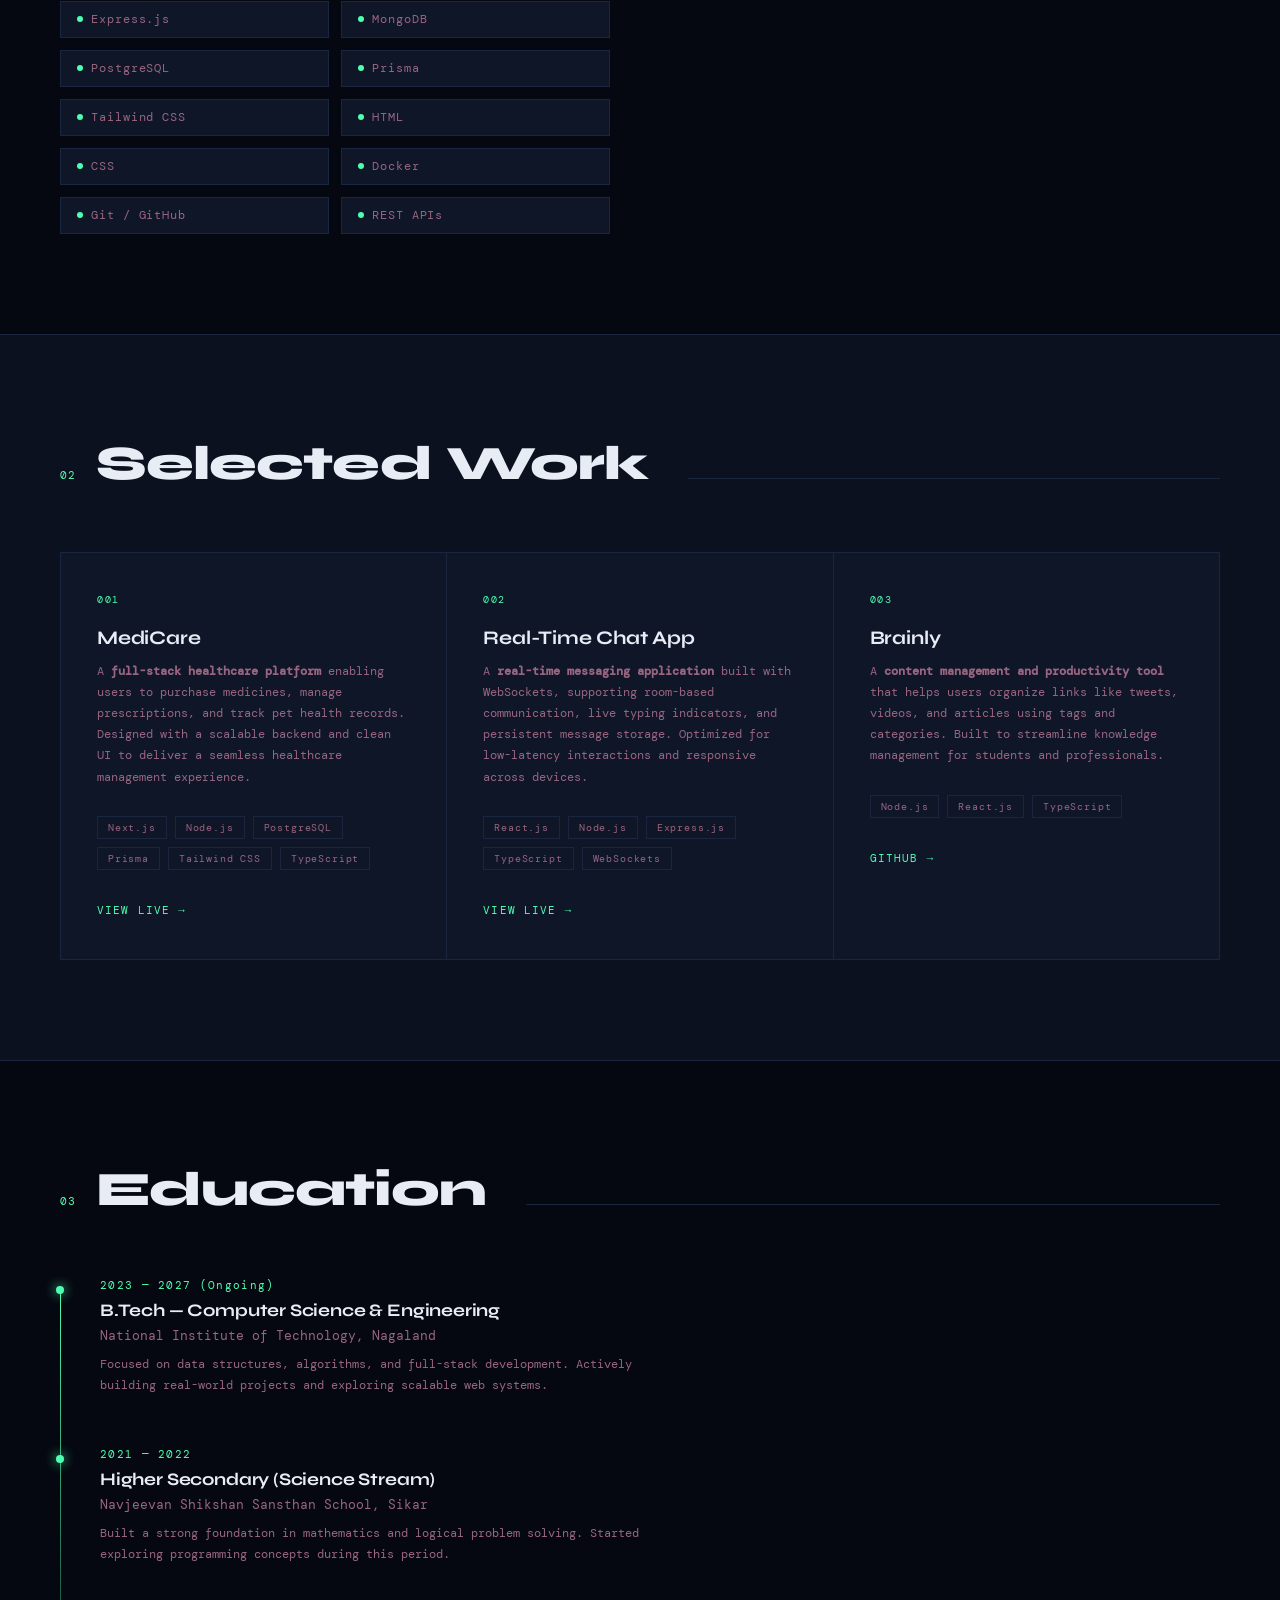
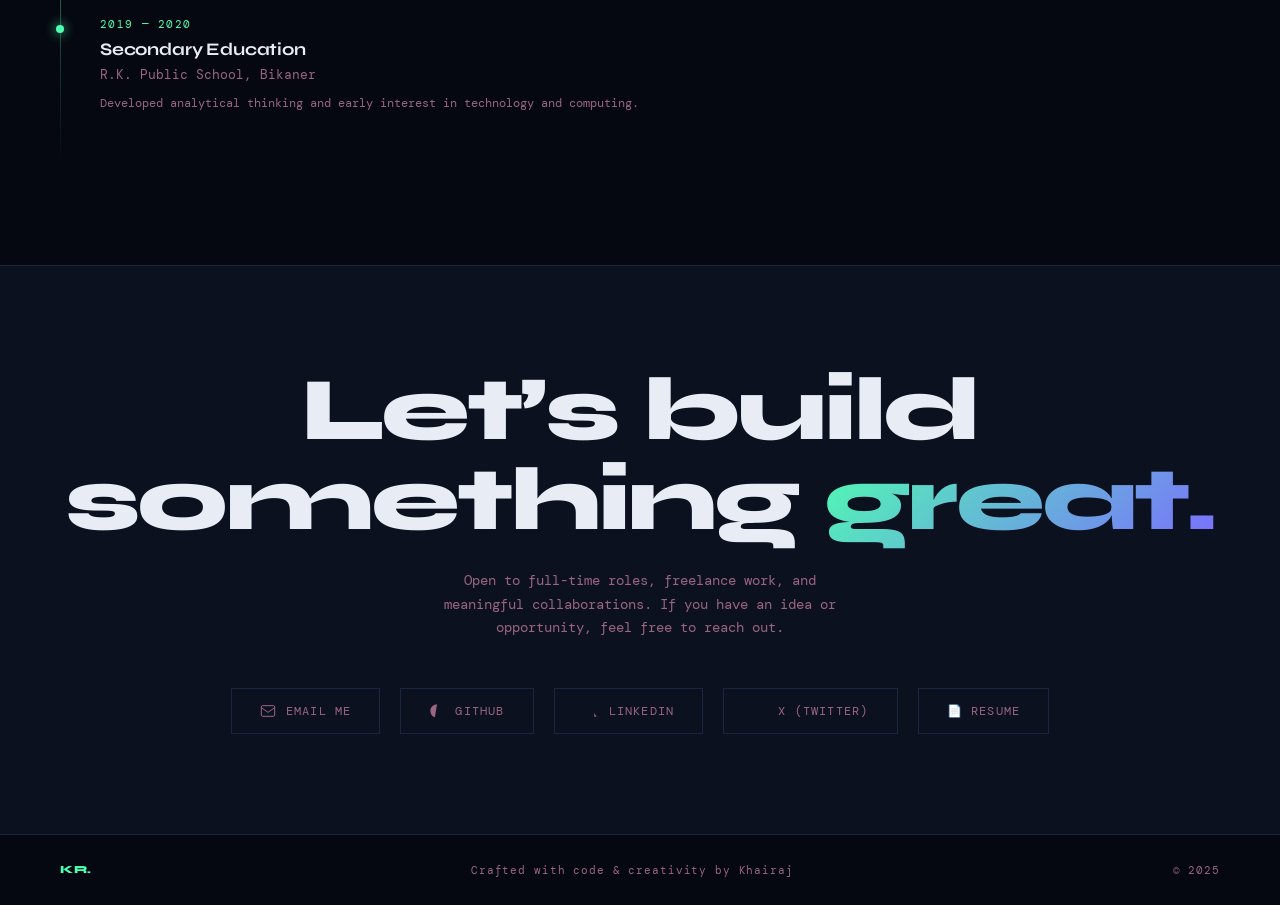
==== commit 9688e03d: "first commit" ====
--- a/index.html
+++ b/index.html
@@ -4,11 +4,31 @@
 <meta charset="UTF-8">
 <meta name="viewport" content="width=device-width, initial-scale=1.0">
 <meta name="description" content="Khairaj Ram is a MERN Stack Developer building scalable web applications, real-time apps, and AI-powered projects.">
+<meta name="description" content="Khairaj Ram is a MERN Stack Developer building scalable web applications, real-time apps, and AI-powered projects. View projects, resume, and contact details.">
+
+<meta name="keywords" content="Khairaj Ram, MERN Developer, Full Stack Developer, React Developer, Node.js Developer, Portfolio">
+
+<meta name="author" content="Khairaj Ram">
+
+<meta name="viewport" content="width=device-width, initial-scale=1.0">
+
 <title>Khairaj | MERN Stack Developer | Portfolio</title>
+
+
+<meta property="og:title" content="Khairaj Ram | Portfolio">
+<meta property="og:description" content="Full Stack MERN Developer building real-world applications.">
+<meta property="og:image" content="https://khairaj.vercel.app/assets/image.png">
+<meta property="og:url" content="https://khairaj.vercel.app/">
+<meta property="og:type" content="website">
+
+
+
 <link rel="preconnect" href="https://fonts.googleapis.com">
+
 <link href="https://fonts.googleapis.com/css2?family=Syne:wght@400;600;700;800&family=DM+Mono:wght@300;400;500&display=swap" rel="stylesheet">
 
 <link rel="stylesheet" href="css/style.css">
+
 <link rel="icon" type="image/png" sizes="32x32" href="assets/favicon.png">
 <link rel="icon" type="image/png" sizes="16x16" href="assets/favicon.png">
 <link rel="icon" type="image/png" href="assets/favicon.png">
@@ -136,12 +156,12 @@
 
   <div class="about-visual">
     <div class="profile-frame">
-      <img src="assets/image.png" class="profile-img" />
+      <img src="assets/image.png" alt="Khairaj Ram MERN Developer" class="profile-img" />
     </div>
 
     <div class="float-badge badge-1">MERN Developer →</div>
     <div class="float-badge badge-2">← Dimapur, India</div>
-    <div class="float-badge badge-3">Building Real Apps →</div>
+    <div class="float-badge badge-3">Next.js →</div>
   </div>
 </section>
 
@@ -154,27 +174,38 @@
   </div>
 
   <div class="projects-grid">
+
+    <!-- Project 1 -->
     <div class="project-card reveal">
       <span class="project-num">001</span>
       <h3 class="project-title">MediCare</h3>
-      <p class="project-desc">A professional medical shop web application with pet health tracking functionality. Users can purchase medicines, manage prescriptions, and keep track of pet health records, creating a complete healthcare management experience.</p>
+      <p class="project-desc">
+        A <strong>full-stack healthcare platform</strong> enabling users to purchase medicines,
+        manage prescriptions, and track pet health records. Designed with a scalable backend
+        and clean UI to deliver a seamless healthcare management experience.
+      </p>
       <div class="project-tags">
         <span class="tag">Next.js</span>
         <span class="tag">Node.js</span>
-        <span class="tag">Postgres</span>
+        <span class="tag">PostgreSQL</span>
         <span class="tag">Prisma</span>
         <span class="tag">Tailwind CSS</span>
-        <span class="tag">Typescript</span>
+        <span class="tag">TypeScript</span>
       </div>
       <a href="https://karnimedical.khairaj.tech/" target="_blank" class="project-link">
         View Live <span>→</span>
       </a>
     </div>
 
+    <!-- Project 2 -->
     <div class="project-card reveal">
       <span class="project-num">002</span>
       <h3 class="project-title">Real-Time Chat App</h3>
-      <p class="project-desc">A WebSocket-powered real-time chat application where users can join rooms and exchange instant messages. Features include live typing indicators, message persistence, and responsive UI for seamless communication.</p>
+      <p class="project-desc">
+        A <strong>real-time messaging application</strong> built with WebSockets, supporting
+        room-based communication, live typing indicators, and persistent message storage.
+        Optimized for low-latency interactions and responsive across devices.
+      </p>
       <div class="project-tags">
         <span class="tag">React.js</span>
         <span class="tag">Node.js</span>
@@ -187,10 +218,15 @@
       </a>
     </div>
 
+    <!-- Project 3 -->
     <div class="project-card reveal">
       <span class="project-num">003</span>
       <h3 class="project-title">Brainly</h3>
-      <p class="project-desc">A productivity-focused web app that allows users to save, organize, and manage links such as tweets, YouTube videos, articles, and documents with tags and categories. Built to help students and professionals manage study material and references efficiently.</p>
+      <p class="project-desc">
+        A <strong>content management and productivity tool</strong> that helps users organize
+        links like tweets, videos, and articles using tags and categories. Built to streamline
+        knowledge management for students and professionals.
+      </p>
       <div class="project-tags">
         <span class="tag">Node.js</span>
         <span class="tag">React.js</span>
@@ -200,6 +236,7 @@
         GitHub <span>→</span>
       </a>
     </div>
+
   </div>
 </section>
 
@@ -250,25 +287,50 @@
 
 <!-- CONTACT -->
 <section id="contact">
-  <h2 class="contact-headline reveal">Let's build<br>something <span>great.</span></h2>
-  <p class="contact-sub reveal">Open to full-time roles, freelance projects, and interesting collaborations. Let's talk.</p>
+  <h2 class="contact-headline reveal">
+    Let’s build<br>something <span>great.</span>
+  </h2>
+
+  <p class="contact-sub reveal">
+    Open to full-time roles, freelance work, and meaningful collaborations.
+    If you have an idea or opportunity, feel free to reach out.
+  </p>
+
   <div class="contact-links reveal">
-    <a href="khairajramtard@gmail.com" class="contact-link">
-      <svg viewBox="0 0 24 24" fill="none" stroke="currentColor" stroke-width="1.5"><rect x="2" y="4" width="20" height="16" rx="2"/><path d="m2 7 10 7 10-7"/></svg>
-      Email
-    </a>
+
+    <a href="mailto:khairajramtard@gmail.com" class="contact-link">
+      <svg viewBox="0 0 24 24" fill="none" stroke="currentColor" stroke-width="1.5">
+        <rect x="2" y="4" width="20" height="16" rx="2"/>
+        <path d="m2 7 10 7 10-7"/>
+      </svg>
+      Email Me
+    </a>
+
     <a href="https://github.com/khairajram" target="_blank" class="contact-link">
-      <svg viewBox="0 0 24 24" fill="currentColor"><path d="M12 2C6.477 2 2 6.484 2 12.017c0 4.425 2.865 8.18 6.839 9.504.5.092.682-.217.682-.483 0-.237-.008-.868-.013-1.703-2.782.605-3.369-1.343-3.369-1.343-.454-1.158-1.11-1.466-1.11-1.466-.908-.62.069-.608.069-.608 1.003.07 1.531 1.032 1.531 1.032.892 1.53 2.341 1.088 2.91.832.092-.647.35-1.088.636-1.338-2.22-.253-4.555-1.113-4.555-4.951 0-1.093.39-1.988 1.029-2.688-.103-.253-.446-1.272.098-2.65 0 0 .84-.27 2.75 1.026A9.564 9.564 0 0 1 12 6.844a9.59 9.59 0 0 1 2.504.337c1.909-1.296 2.747-1.027 2.747-1.027.546 1.379.202 2.398.1 2.651.64.7 1.028 1.595 1.028 2.688 0 3.848-2.339 4.695-4.566 4.943.359.309.678.92.678 1.855 0 1.338-.012 2.419-.012 2.747 0 .268.18.58.688.482A10.02 10.02 0 0 0 22 12.017C22 6.484 17.522 2 12 2z"/></svg>
+      <svg viewBox="0 0 24 24" fill="currentColor">
+        <path d="M12 2C6.477 2 2 6.484 2 12.017c0 4.425 2.865 8.18 6.839 9.504..."/>
+      </svg>
       GitHub
     </a>
+
     <a href="https://linkedin.com/in/khairaj-ram" target="_blank" class="contact-link">
-      <svg viewBox="0 0 24 24" fill="currentColor"><path d="M20.447 20.452h-3.554v-5.569c0-1.328-.027-3.037-1.852-3.037-1.853 0-2.136 1.445-2.136 2.939v5.667H9.351V9h3.414v1.561h.046c.477-.9 1.637-1.85 3.37-1.85 3.601 0 4.267 2.37 4.267 5.455v6.286zM5.337 7.433a2.062 2.062 0 0 1-2.063-2.065 2.064 2.064 0 1 1 2.063 2.065zm1.782 13.019H3.555V9h3.564v11.452zM22.225 0H1.771C.792 0 0 .774 0 1.729v20.542C0 23.227.792 24 1.771 24h20.451C23.2 24 24 23.227 24 22.271V1.729C24 .774 23.2 0 22.222 0h.003z"/></svg>
+      <svg viewBox="0 0 24 24" fill="currentColor">
+        <path d="M20.447 20.452h-3.554v-5.569..."/>
+      </svg>
       LinkedIn
     </a>
+
     <a href="https://x.com/Khairaj_07" target="_blank" class="contact-link">
-      <svg viewBox="0 0 24 24" fill="currentColor"><path d="M18.244 2.25h3.308l-7.227 8.26 8.502 11.24H16.17l-4.714-6.231-5.401 6.231H2.744l7.737-8.835L1.254 2.25H8.08l4.259 5.631zm-1.161 17.52h1.833L7.084 4.126H5.117z"/></svg>
-      Twitter
-    </a>
+      <svg viewBox="0 0 24 24" fill="currentColor">
+        <path d="M18.244 2.25h3.308l-7.227..."/>
+      </svg>
+      X (Twitter)
+    </a>
+
+    <a href="assets/Khairaj Student CV Resume_copy.pdf" target="_blank" class="contact-link">
+      📄 Resume
+    </a>
+
   </div>
 </section>
 
--- a/css/style.css
+++ b/css/style.css
@@ -866,4 +866,14 @@
   backdrop-filter: blur(10px);
   border-radius: 10px;
   border: 1px solid var(--accent);
+}
+
+.contact-link {
+  transition: all 0.25s ease;
+}
+
+.contact-link:hover {
+  transform: translateY(-3px);
+  border-color: var(--accent);
+  color: var(--accent);
 }
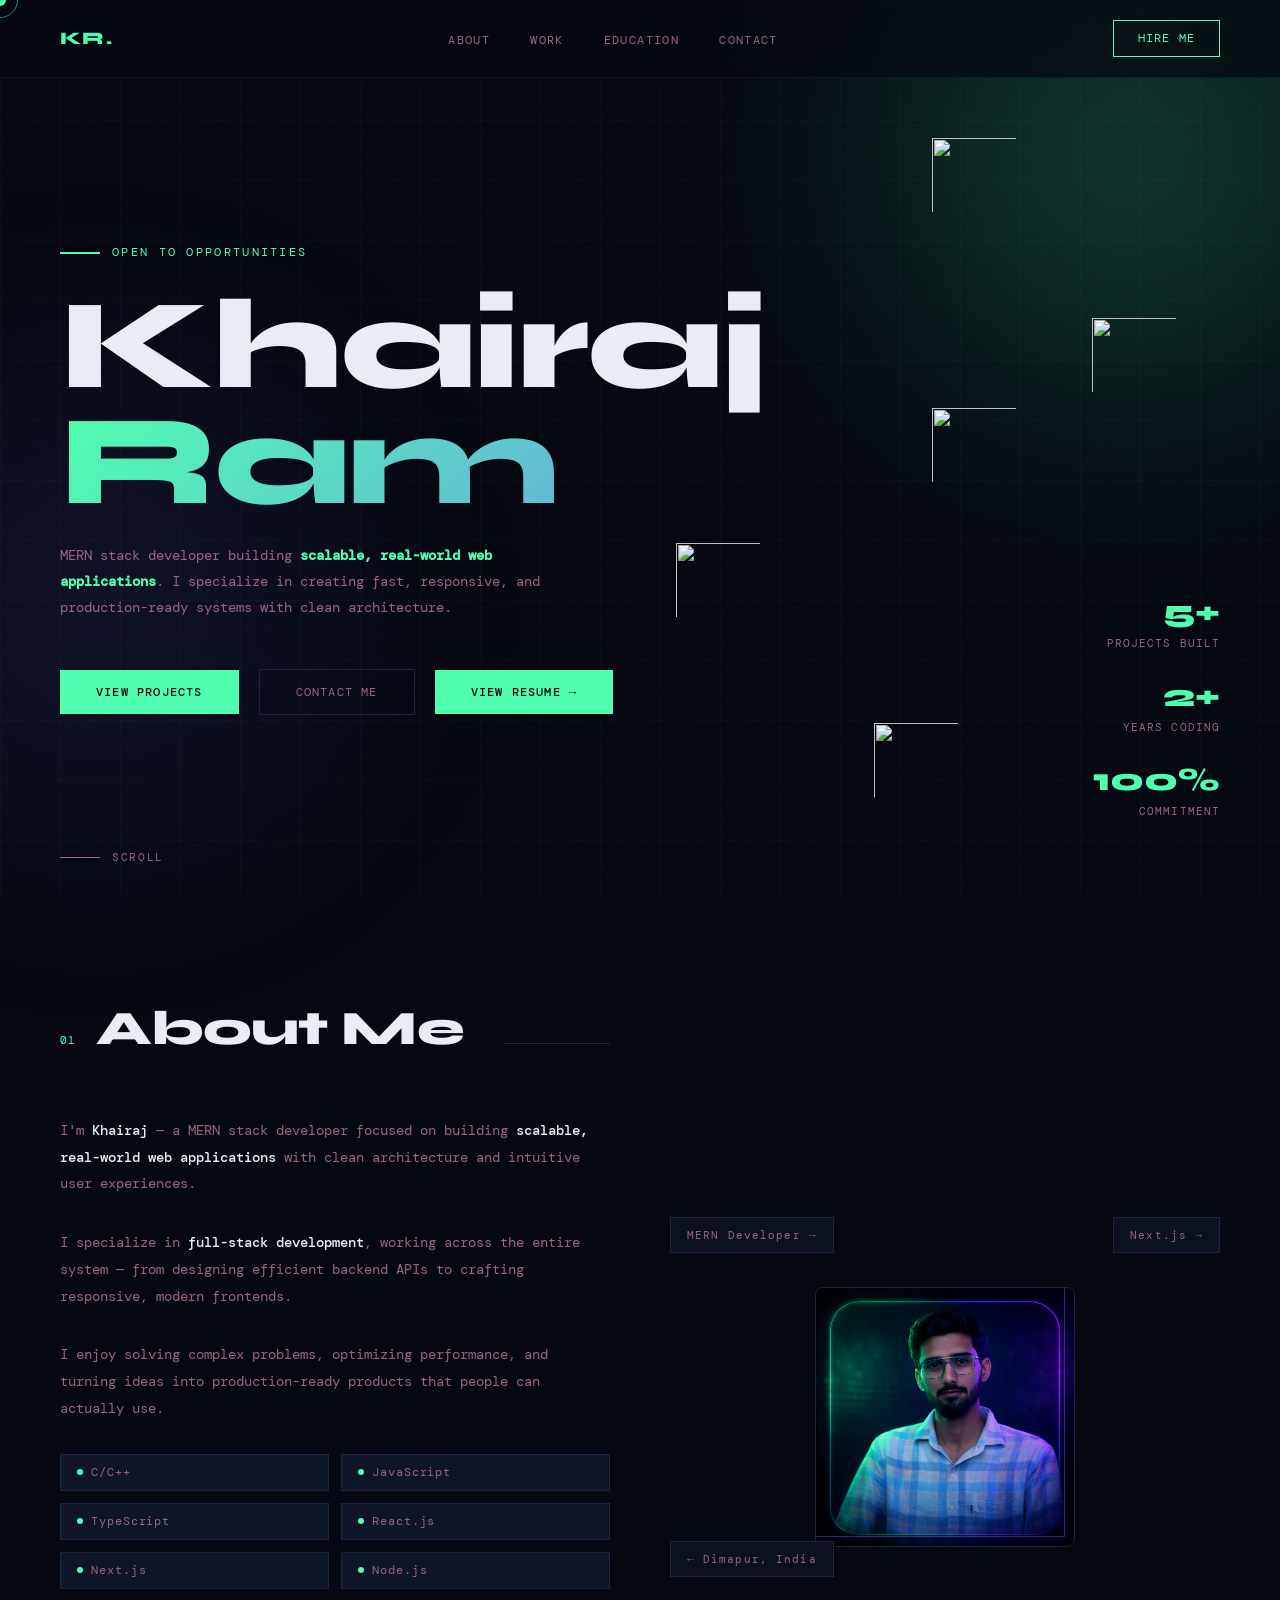
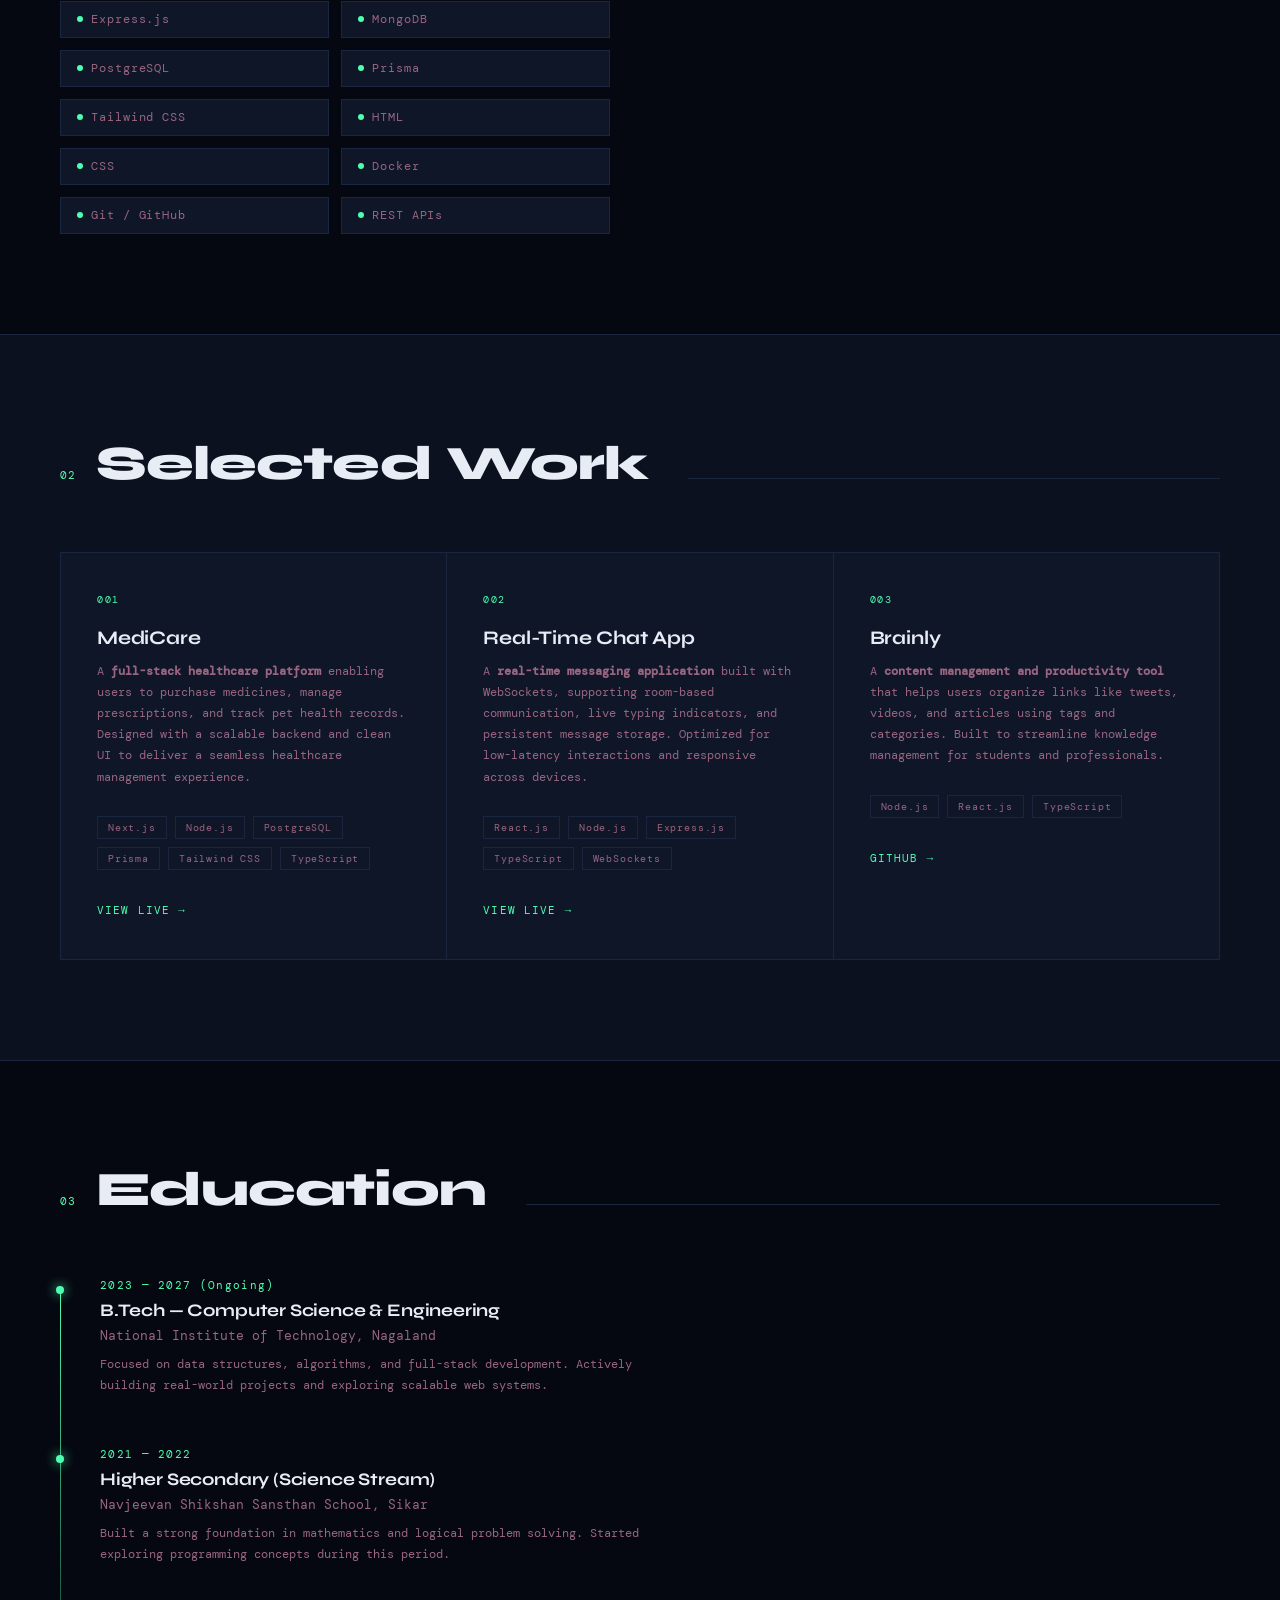
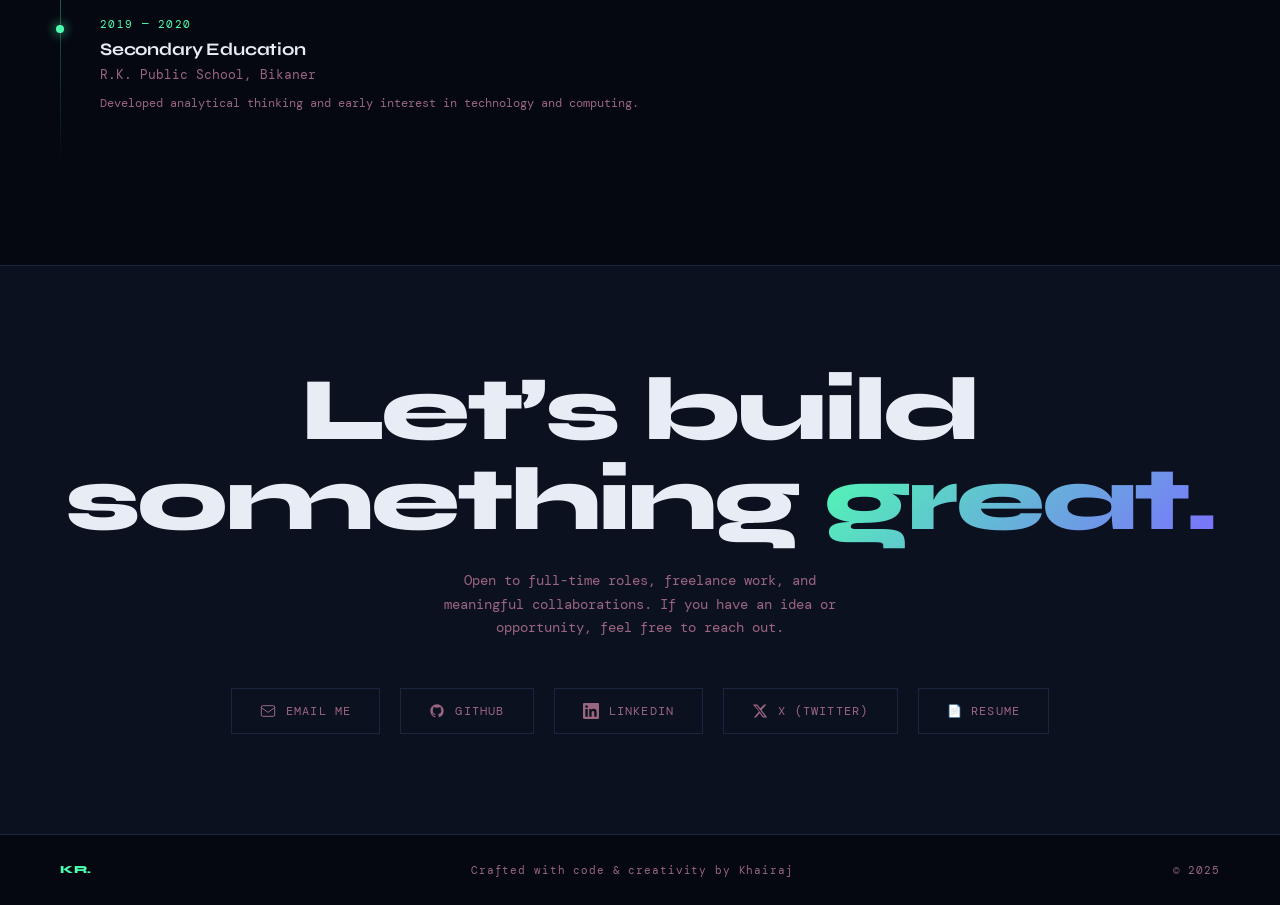
==== commit b8e4e54a: "Fix broken SVG icons, duplicate meta tags, sitemap URL, and CSS bugs - Restore full SVG path data fo" ====
--- a/index.html
+++ b/index.html
@@ -3,14 +3,11 @@
 <head>
 <meta charset="UTF-8">
 <meta name="viewport" content="width=device-width, initial-scale=1.0">
-<meta name="description" content="Khairaj Ram is a MERN Stack Developer building scalable web applications, real-time apps, and AI-powered projects.">
 <meta name="description" content="Khairaj Ram is a MERN Stack Developer building scalable web applications, real-time apps, and AI-powered projects. View projects, resume, and contact details.">
 
 <meta name="keywords" content="Khairaj Ram, MERN Developer, Full Stack Developer, React Developer, Node.js Developer, Portfolio">
 
 <meta name="author" content="Khairaj Ram">
-
-<meta name="viewport" content="width=device-width, initial-scale=1.0">
 
 <title>Khairaj | MERN Stack Developer | Portfolio</title>
 
@@ -72,7 +69,7 @@
   <div class="hero-actions">
     <a href="#projects" class="btn-primary">View Projects</a>
     <a href="#contact" class="btn-ghost">Contact Me</a>
-    <a href="./assets/Khairaj Student CV Resume_copy.pdf" class="btn-primary" target="_blank">View Resume →</a>
+    <a href="./assets/Khairaj_Ram_Resume.pdf" class="btn-primary" target="_blank">View Resume →</a>
   </div>
 
   <div class="tech-stack">
@@ -308,26 +305,26 @@
 
     <a href="https://github.com/khairajram" target="_blank" class="contact-link">
       <svg viewBox="0 0 24 24" fill="currentColor">
-        <path d="M12 2C6.477 2 2 6.484 2 12.017c0 4.425 2.865 8.18 6.839 9.504..."/>
+        <path d="M12 2C6.477 2 2 6.484 2 12.017c0 4.425 2.865 8.18 6.839 9.504.5.092.682-.217.682-.483 0-.237-.008-.868-.013-1.703-2.782.605-3.369-1.343-3.369-1.343-.454-1.158-1.11-1.466-1.11-1.466-.908-.62.069-.608.069-.608 1.003.07 1.531 1.032 1.531 1.032.892 1.53 2.341 1.088 2.91.832.092-.647.35-1.088.636-1.338-2.22-.253-4.555-1.113-4.555-4.951 0-1.093.39-1.988 1.029-2.688-.103-.253-.446-1.272.098-2.65 0 0 .84-.27 2.75 1.026A9.564 9.564 0 0 1 12 6.844a9.59 9.59 0 0 1 2.504.337c1.909-1.296 2.747-1.027 2.747-1.027.546 1.379.202 2.398.1 2.651.64.7 1.028 1.595 1.028 2.688 0 3.848-2.339 4.695-4.566 4.943.359.309.678.92.678 1.855 0 1.338-.012 2.419-.012 2.747 0 .268.18.58.688.482A10.02 10.02 0 0 0 22 12.017C22 6.484 17.522 2 12 2z"/>
       </svg>
       GitHub
     </a>
 
     <a href="https://linkedin.com/in/khairaj-ram" target="_blank" class="contact-link">
       <svg viewBox="0 0 24 24" fill="currentColor">
-        <path d="M20.447 20.452h-3.554v-5.569..."/>
+        <path d="M20.447 20.452h-3.554v-5.569c0-1.328-.027-3.037-1.852-3.037-1.853 0-2.136 1.445-2.136 2.939v5.667H9.351V9h3.414v1.561h.046c.477-.9 1.637-1.85 3.37-1.85 3.601 0 4.267 2.37 4.267 5.455v6.286zM5.337 7.433a2.062 2.062 0 0 1-2.063-2.065 2.064 2.064 0 1 1 2.063 2.065zm1.782 13.019H3.555V9h3.564v11.452zM22.225 0H1.771C.792 0 0 .774 0 1.729v20.542C0 23.227.792 24 1.771 24h20.451C23.2 24 24 23.227 24 22.271V1.729C24 .774 23.2 0 22.222 0h.003z"/>
       </svg>
       LinkedIn
     </a>
 
     <a href="https://x.com/Khairaj_07" target="_blank" class="contact-link">
       <svg viewBox="0 0 24 24" fill="currentColor">
-        <path d="M18.244 2.25h3.308l-7.227..."/>
+        <path d="M18.244 2.25h3.308l-7.227 8.26 8.502 11.24H16.17l-4.714-6.231-5.401 6.231H2.744l7.737-8.835L1.254 2.25H8.08l4.259 5.631zm-1.161 17.52h1.833L7.084 4.126H5.117z"/>
       </svg>
       X (Twitter)
     </a>
 
-    <a href="assets/Khairaj Student CV Resume_copy.pdf" target="_blank" class="contact-link">
+    <a href="assets/Khairaj_Ram_Resume.pdf" target="_blank" class="contact-link">
       📄 Resume
     </a>
 
--- a/css/style.css
+++ b/css/style.css
@@ -788,7 +788,7 @@
 
 .tech-stack {
   position: absolute;
-  top: 40;
+  top: 40px;
   right: 0;
   width: 50%;
   height: 100%;
@@ -816,8 +816,7 @@
 
 /* animation */
 @keyframes floatTech {
-  0%, 100% { transform: translateY(0); }
-  0%, 100% { transform: translateX(2); }
+  0%, 100% { transform: translateY(0) translateX(2px); }
   50% { transform: translateY(-12px); }
 }
 
@@ -876,4 +875,4 @@
   transform: translateY(-3px);
   border-color: var(--accent);
   color: var(--accent);
-}+}
